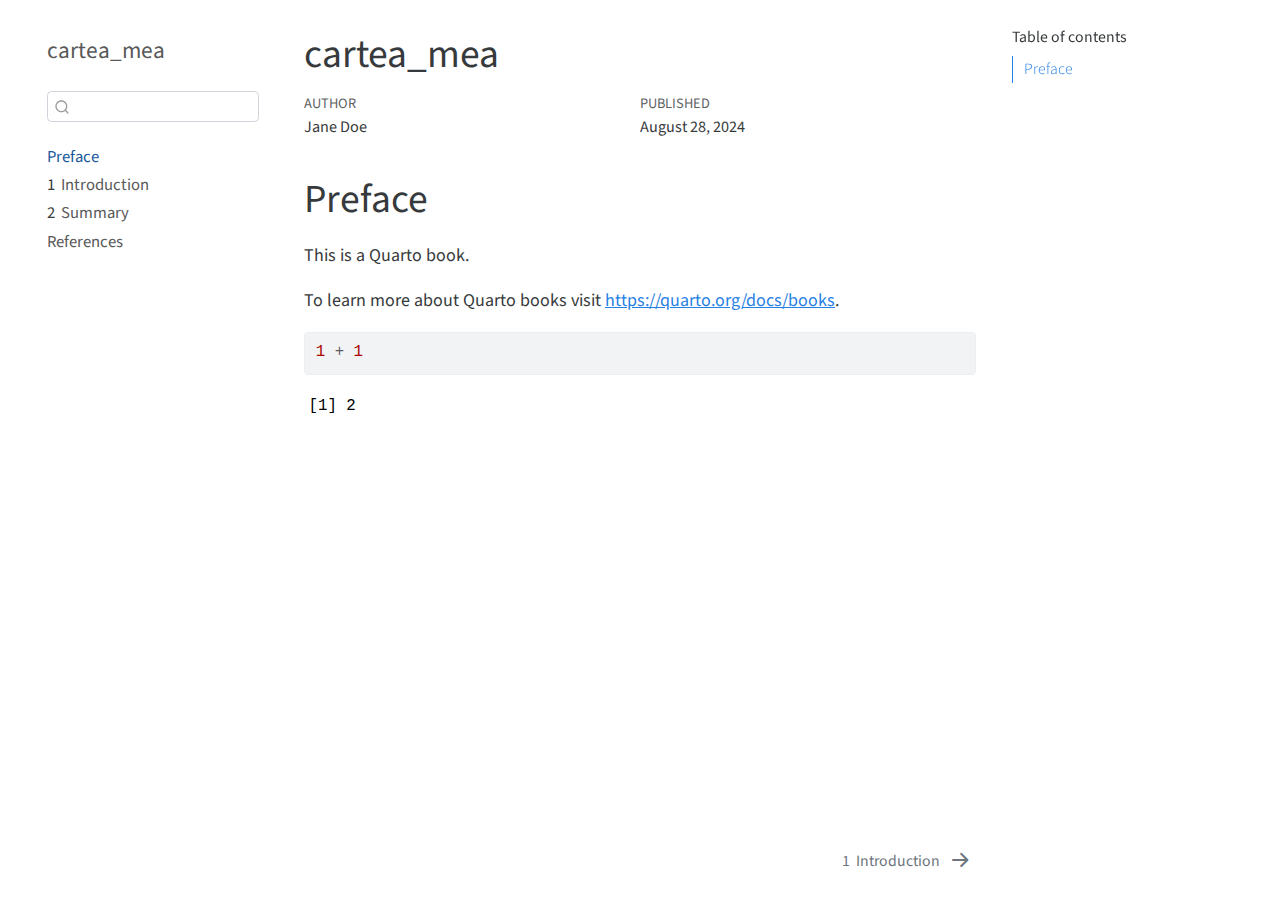
==== _book/index.html @ 248f59c9 "primul commit" ====
<!DOCTYPE html>
<html xmlns="http://www.w3.org/1999/xhtml" lang="en" xml:lang="en"><head>

<meta charset="utf-8">
<meta name="generator" content="quarto-1.2.313">

<meta name="viewport" content="width=device-width, initial-scale=1.0, user-scalable=yes">

<meta name="author" content="Jane Doe">
<meta name="dcterms.date" content="2024-08-28">

<title>cartea_mea</title>
<style>
code{white-space: pre-wrap;}
span.smallcaps{font-variant: small-caps;}
div.columns{display: flex; gap: min(4vw, 1.5em);}
div.column{flex: auto; overflow-x: auto;}
div.hanging-indent{margin-left: 1.5em; text-indent: -1.5em;}
ul.task-list{list-style: none;}
ul.task-list li input[type="checkbox"] {
  width: 0.8em;
  margin: 0 0.8em 0.2em -1.6em;
  vertical-align: middle;
}
pre > code.sourceCode { white-space: pre; position: relative; }
pre > code.sourceCode > span { display: inline-block; line-height: 1.25; }
pre > code.sourceCode > span:empty { height: 1.2em; }
.sourceCode { overflow: visible; }
code.sourceCode > span { color: inherit; text-decoration: inherit; }
div.sourceCode { margin: 1em 0; }
pre.sourceCode { margin: 0; }
@media screen {
div.sourceCode { overflow: auto; }
}
@media print {
pre > code.sourceCode { white-space: pre-wrap; }
pre > code.sourceCode > span { text-indent: -5em; padding-left: 5em; }
}
pre.numberSource code
  { counter-reset: source-line 0; }
pre.numberSource code > span
  { position: relative; left: -4em; counter-increment: source-line; }
pre.numberSource code > span > a:first-child::before
  { content: counter(source-line);
    position: relative; left: -1em; text-align: right; vertical-align: baseline;
    border: none; display: inline-block;
    -webkit-touch-callout: none; -webkit-user-select: none;
    -khtml-user-select: none; -moz-user-select: none;
    -ms-user-select: none; user-select: none;
    padding: 0 4px; width: 4em;
    color: #aaaaaa;
  }
pre.numberSource { margin-left: 3em; border-left: 1px solid #aaaaaa;  padding-left: 4px; }
div.sourceCode
  {   }
@media screen {
pre > code.sourceCode > span > a:first-child::before { text-decoration: underline; }
}
code span.al { color: #ff0000; font-weight: bold; } /* Alert */
code span.an { color: #60a0b0; font-weight: bold; font-style: italic; } /* Annotation */
code span.at { color: #7d9029; } /* Attribute */
code span.bn { color: #40a070; } /* BaseN */
code span.bu { color: #008000; } /* BuiltIn */
code span.cf { color: #007020; font-weight: bold; } /* ControlFlow */
code span.ch { color: #4070a0; } /* Char */
code span.cn { color: #880000; } /* Constant */
code span.co { color: #60a0b0; font-style: italic; } /* Comment */
code span.cv { color: #60a0b0; font-weight: bold; font-style: italic; } /* CommentVar */
code span.do { color: #ba2121; font-style: italic; } /* Documentation */
code span.dt { color: #902000; } /* DataType */
code span.dv { color: #40a070; } /* DecVal */
code span.er { color: #ff0000; font-weight: bold; } /* Error */
code span.ex { } /* Extension */
code span.fl { color: #40a070; } /* Float */
code span.fu { color: #06287e; } /* Function */
code span.im { color: #008000; font-weight: bold; } /* Import */
code span.in { color: #60a0b0; font-weight: bold; font-style: italic; } /* Information */
code span.kw { color: #007020; font-weight: bold; } /* Keyword */
code span.op { color: #666666; } /* Operator */
code span.ot { color: #007020; } /* Other */
code span.pp { color: #bc7a00; } /* Preprocessor */
code span.sc { color: #4070a0; } /* SpecialChar */
code span.ss { color: #bb6688; } /* SpecialString */
code span.st { color: #4070a0; } /* String */
code span.va { color: #19177c; } /* Variable */
code span.vs { color: #4070a0; } /* VerbatimString */
code span.wa { color: #60a0b0; font-weight: bold; font-style: italic; } /* Warning */
</style>


<script src="site_libs/quarto-nav/quarto-nav.js"></script>
<script src="site_libs/quarto-nav/headroom.min.js"></script>
<script src="site_libs/clipboard/clipboard.min.js"></script>
<script src="site_libs/quarto-search/autocomplete.umd.js"></script>
<script src="site_libs/quarto-search/fuse.min.js"></script>
<script src="site_libs/quarto-search/quarto-search.js"></script>
<meta name="quarto:offset" content="./">
<link href="./intro.html" rel="next">
<script src="site_libs/quarto-html/quarto.js"></script>
<script src="site_libs/quarto-html/popper.min.js"></script>
<script src="site_libs/quarto-html/tippy.umd.min.js"></script>
<script src="site_libs/quarto-html/anchor.min.js"></script>
<link href="site_libs/quarto-html/tippy.css" rel="stylesheet">
<link href="site_libs/quarto-html/quarto-syntax-highlighting.css" rel="stylesheet" id="quarto-text-highlighting-styles">
<script src="site_libs/bootstrap/bootstrap.min.js"></script>
<link href="site_libs/bootstrap/bootstrap-icons.css" rel="stylesheet">
<link href="site_libs/bootstrap/bootstrap.min.css" rel="stylesheet" id="quarto-bootstrap" data-mode="light">
<script id="quarto-search-options" type="application/json">{
  "location": "sidebar",
  "copy-button": false,
  "collapse-after": 3,
  "panel-placement": "start",
  "type": "textbox",
  "limit": 20,
  "language": {
    "search-no-results-text": "No results",
    "search-matching-documents-text": "matching documents",
    "search-copy-link-title": "Copy link to search",
    "search-hide-matches-text": "Hide additional matches",
    "search-more-match-text": "more match in this document",
    "search-more-matches-text": "more matches in this document",
    "search-clear-button-title": "Clear",
    "search-detached-cancel-button-title": "Cancel",
    "search-submit-button-title": "Submit"
  }
}</script>


</head>

<body class="nav-sidebar floating">

<div id="quarto-search-results"></div>
  <header id="quarto-header" class="headroom fixed-top">
  <nav class="quarto-secondary-nav" data-bs-toggle="collapse" data-bs-target="#quarto-sidebar" aria-controls="quarto-sidebar" aria-expanded="false" aria-label="Toggle sidebar navigation" onclick="if (window.quartoToggleHeadroom) { window.quartoToggleHeadroom(); }">
    <div class="container-fluid d-flex justify-content-between">
      <h1 class="quarto-secondary-nav-title">cartea_mea</h1>
      <button type="button" class="quarto-btn-toggle btn" aria-label="Show secondary navigation">
        <i class="bi bi-chevron-right"></i>
      </button>
    </div>
  </nav>
</header>
<!-- content -->
<div id="quarto-content" class="quarto-container page-columns page-rows-contents page-layout-article">
<!-- sidebar -->
  <nav id="quarto-sidebar" class="sidebar collapse sidebar-navigation floating overflow-auto">
    <div class="pt-lg-2 mt-2 text-left sidebar-header">
    <div class="sidebar-title mb-0 py-0">
      <a href="./">cartea_mea</a> 
    </div>
      </div>
      <div class="mt-2 flex-shrink-0 align-items-center">
        <div class="sidebar-search">
        <div id="quarto-search" class="" title="Search"></div>
        </div>
      </div>
    <div class="sidebar-menu-container"> 
    <ul class="list-unstyled mt-1">
        <li class="sidebar-item">
  <div class="sidebar-item-container"> 
  <a href="./index.html" class="sidebar-item-text sidebar-link active">Preface</a>
  </div>
</li>
        <li class="sidebar-item">
  <div class="sidebar-item-container"> 
  <a href="./intro.html" class="sidebar-item-text sidebar-link"><span class="chapter-number">1</span>&nbsp; <span class="chapter-title">Introduction</span></a>
  </div>
</li>
        <li class="sidebar-item">
  <div class="sidebar-item-container"> 
  <a href="./summary.html" class="sidebar-item-text sidebar-link"><span class="chapter-number">2</span>&nbsp; <span class="chapter-title">Summary</span></a>
  </div>
</li>
        <li class="sidebar-item">
  <div class="sidebar-item-container"> 
  <a href="./references.html" class="sidebar-item-text sidebar-link">References</a>
  </div>
</li>
    </ul>
    </div>
</nav>
<!-- margin-sidebar -->
    <div id="quarto-margin-sidebar" class="sidebar margin-sidebar">
        <nav id="TOC" role="doc-toc" class="toc-active">
    <h2 id="toc-title">Table of contents</h2>
   
  <ul>
  <li><a href="#preface" id="toc-preface" class="nav-link active" data-scroll-target="#preface">Preface</a></li>
  </ul>
</nav>
    </div>
<!-- main -->
<main class="content" id="quarto-document-content">

<header id="title-block-header" class="quarto-title-block default">
<div class="quarto-title">
<h1 class="title d-none d-lg-block">cartea_mea</h1>
</div>



<div class="quarto-title-meta">

    <div>
    <div class="quarto-title-meta-heading">Author</div>
    <div class="quarto-title-meta-contents">
             <p>Jane Doe </p>
          </div>
  </div>
    
    <div>
    <div class="quarto-title-meta-heading">Published</div>
    <div class="quarto-title-meta-contents">
      <p class="date">August 28, 2024</p>
    </div>
  </div>
  
    
  </div>
  

</header>

<section id="preface" class="level1 unnumbered">
<h1 class="unnumbered">Preface</h1>
<p>This is a Quarto book.</p>
<p>To learn more about Quarto books visit <a href="https://quarto.org/docs/books" class="uri">https://quarto.org/docs/books</a>.</p>
<div class="cell">
<div class="sourceCode cell-code" id="cb1"><pre class="sourceCode r code-with-copy"><code class="sourceCode r"><span id="cb1-1"><a href="#cb1-1" aria-hidden="true" tabindex="-1"></a><span class="dv">1</span> <span class="sc">+</span> <span class="dv">1</span></span></code><button title="Copy to Clipboard" class="code-copy-button"><i class="bi"></i></button></pre></div>
<div class="cell-output cell-output-stdout">
<pre><code>[1] 2</code></pre>
</div>
</div>


</section>

</main> <!-- /main -->
<script id="quarto-html-after-body" type="application/javascript">
window.document.addEventListener("DOMContentLoaded", function (event) {
  const toggleBodyColorMode = (bsSheetEl) => {
    const mode = bsSheetEl.getAttribute("data-mode");
    const bodyEl = window.document.querySelector("body");
    if (mode === "dark") {
      bodyEl.classList.add("quarto-dark");
      bodyEl.classList.remove("quarto-light");
    } else {
      bodyEl.classList.add("quarto-light");
      bodyEl.classList.remove("quarto-dark");
    }
  }
  const toggleBodyColorPrimary = () => {
    const bsSheetEl = window.document.querySelector("link#quarto-bootstrap");
    if (bsSheetEl) {
      toggleBodyColorMode(bsSheetEl);
    }
  }
  toggleBodyColorPrimary();  
  const icon = "";
  const anchorJS = new window.AnchorJS();
  anchorJS.options = {
    placement: 'right',
    icon: icon
  };
  anchorJS.add('.anchored');
  const clipboard = new window.ClipboardJS('.code-copy-button', {
    target: function(trigger) {
      return trigger.previousElementSibling;
    }
  });
  clipboard.on('success', function(e) {
    // button target
    const button = e.trigger;
    // don't keep focus
    button.blur();
    // flash "checked"
    button.classList.add('code-copy-button-checked');
    var currentTitle = button.getAttribute("title");
    button.setAttribute("title", "Copied!");
    let tooltip;
    if (window.bootstrap) {
      button.setAttribute("data-bs-toggle", "tooltip");
      button.setAttribute("data-bs-placement", "left");
      button.setAttribute("data-bs-title", "Copied!");
      tooltip = new bootstrap.Tooltip(button, 
        { trigger: "manual", 
          customClass: "code-copy-button-tooltip",
          offset: [0, -8]});
      tooltip.show();    
    }
    setTimeout(function() {
      if (tooltip) {
        tooltip.hide();
        button.removeAttribute("data-bs-title");
        button.removeAttribute("data-bs-toggle");
        button.removeAttribute("data-bs-placement");
      }
      button.setAttribute("title", currentTitle);
      button.classList.remove('code-copy-button-checked');
    }, 1000);
    // clear code selection
    e.clearSelection();
  });
  function tippyHover(el, contentFn) {
    const config = {
      allowHTML: true,
      content: contentFn,
      maxWidth: 500,
      delay: 100,
      arrow: false,
      appendTo: function(el) {
          return el.parentElement;
      },
      interactive: true,
      interactiveBorder: 10,
      theme: 'quarto',
      placement: 'bottom-start'
    };
    window.tippy(el, config); 
  }
  const noterefs = window.document.querySelectorAll('a[role="doc-noteref"]');
  for (var i=0; i<noterefs.length; i++) {
    const ref = noterefs[i];
    tippyHover(ref, function() {
      // use id or data attribute instead here
      let href = ref.getAttribute('data-footnote-href') || ref.getAttribute('href');
      try { href = new URL(href).hash; } catch {}
      const id = href.replace(/^#\/?/, "");
      const note = window.document.getElementById(id);
      return note.innerHTML;
    });
  }
  const findCites = (el) => {
    const parentEl = el.parentElement;
    if (parentEl) {
      const cites = parentEl.dataset.cites;
      if (cites) {
        return {
          el,
          cites: cites.split(' ')
        };
      } else {
        return findCites(el.parentElement)
      }
    } else {
      return undefined;
    }
  };
  var bibliorefs = window.document.querySelectorAll('a[role="doc-biblioref"]');
  for (var i=0; i<bibliorefs.length; i++) {
    const ref = bibliorefs[i];
    const citeInfo = findCites(ref);
    if (citeInfo) {
      tippyHover(citeInfo.el, function() {
        var popup = window.document.createElement('div');
        citeInfo.cites.forEach(function(cite) {
          var citeDiv = window.document.createElement('div');
          citeDiv.classList.add('hanging-indent');
          citeDiv.classList.add('csl-entry');
          var biblioDiv = window.document.getElementById('ref-' + cite);
          if (biblioDiv) {
            citeDiv.innerHTML = biblioDiv.innerHTML;
          }
          popup.appendChild(citeDiv);
        });
        return popup.innerHTML;
      });
    }
  }
});
</script>
<nav class="page-navigation">
  <div class="nav-page nav-page-previous">
  </div>
  <div class="nav-page nav-page-next">
      <a href="./intro.html" class="pagination-link">
        <span class="nav-page-text"><span class="chapter-number">1</span>&nbsp; <span class="chapter-title">Introduction</span></span> <i class="bi bi-arrow-right-short"></i>
      </a>
  </div>
</nav>
</div> <!-- /content -->



</body></html>
---- _book/site_libs/quarto-html/tippy.css ----
.tippy-box[data-animation=fade][data-state=hidden]{opacity:0}[data-tippy-root]{max-width:calc(100vw - 10px)}.tippy-box{position:relative;background-color:#333;color:#fff;border-radius:4px;font-size:14px;line-height:1.4;white-space:normal;outline:0;transition-property:transform,visibility,opacity}.tippy-box[data-placement^=top]>.tippy-arrow{bottom:0}.tippy-box[data-placement^=top]>.tippy-arrow:before{bottom:-7px;left:0;border-width:8px 8px 0;border-top-color:initial;transform-origin:center top}.tippy-box[data-placement^=bottom]>.tippy-arrow{top:0}.tippy-box[data-placement^=bottom]>.tippy-arrow:before{top:-7px;left:0;border-width:0 8px 8px;border-bottom-color:initial;transform-origin:center bottom}.tippy-box[data-placement^=left]>.tippy-arrow{right:0}.tippy-box[data-placement^=left]>.tippy-arrow:before{border-width:8px 0 8px 8px;border-left-color:initial;right:-7px;transform-origin:center left}.tippy-box[data-placement^=right]>.tippy-arrow{left:0}.tippy-box[data-placement^=right]>.tippy-arrow:before{left:-7px;border-width:8px 8px 8px 0;border-right-color:initial;transform-origin:center right}.tippy-box[data-inertia][data-state=visible]{transition-timing-function:cubic-bezier(.54,1.5,.38,1.11)}.tippy-arrow{width:16px;height:16px;color:#333}.tippy-arrow:before{content:"";position:absolute;border-color:transparent;border-style:solid}.tippy-content{position:relative;padding:5px 9px;z-index:1}
---- _book/site_libs/quarto-html/quarto-syntax-highlighting.css ----
/* quarto syntax highlight colors */
:root {
  --quarto-hl-ot-color: #003B4F;
  --quarto-hl-at-color: #657422;
  --quarto-hl-ss-color: #20794D;
  --quarto-hl-an-color: #5E5E5E;
  --quarto-hl-fu-color: #4758AB;
  --quarto-hl-st-color: #20794D;
  --quarto-hl-cf-color: #003B4F;
  --quarto-hl-op-color: #5E5E5E;
  --quarto-hl-er-color: #AD0000;
  --quarto-hl-bn-color: #AD0000;
  --quarto-hl-al-color: #AD0000;
  --quarto-hl-va-color: #111111;
  --quarto-hl-bu-color: inherit;
  --quarto-hl-ex-color: inherit;
  --quarto-hl-pp-color: #AD0000;
  --quarto-hl-in-color: #5E5E5E;
  --quarto-hl-vs-color: #20794D;
  --quarto-hl-wa-color: #5E5E5E;
  --quarto-hl-do-color: #5E5E5E;
  --quarto-hl-im-color: #00769E;
  --quarto-hl-ch-color: #20794D;
  --quarto-hl-dt-color: #AD0000;
  --quarto-hl-fl-color: #AD0000;
  --quarto-hl-co-color: #5E5E5E;
  --quarto-hl-cv-color: #5E5E5E;
  --quarto-hl-cn-color: #8f5902;
  --quarto-hl-sc-color: #5E5E5E;
  --quarto-hl-dv-color: #AD0000;
  --quarto-hl-kw-color: #003B4F;
}

/* other quarto variables */
:root {
  --quarto-font-monospace: SFMono-Regular, Menlo, Monaco, Consolas, "Liberation Mono", "Courier New", monospace;
}

pre > code.sourceCode > span {
  color: #003B4F;
}

code span {
  color: #003B4F;
}

code.sourceCode > span {
  color: #003B4F;
}

div.sourceCode,
div.sourceCode pre.sourceCode {
  color: #003B4F;
}

code span.ot {
  color: #003B4F;
}

code span.at {
  color: #657422;
}

code span.ss {
  color: #20794D;
}

code span.an {
  color: #5E5E5E;
}

code span.fu {
  color: #4758AB;
}

code span.st {
  color: #20794D;
}

code span.cf {
  color: #003B4F;
}

code span.op {
  color: #5E5E5E;
}

code span.er {
  color: #AD0000;
}

code span.bn {
  color: #AD0000;
}

code span.al {
  color: #AD0000;
}

code span.va {
  color: #111111;
}

code span.pp {
  color: #AD0000;
}

code span.in {
  color: #5E5E5E;
}

code span.vs {
  color: #20794D;
}

code span.wa {
  color: #5E5E5E;
  font-style: italic;
}

code span.do {
  color: #5E5E5E;
  font-style: italic;
}

code span.im {
  color: #00769E;
}

code span.ch {
  color: #20794D;
}

code span.dt {
  color: #AD0000;
}

code span.fl {
  color: #AD0000;
}

code span.co {
  color: #5E5E5E;
}

code span.cv {
  color: #5E5E5E;
  font-style: italic;
}

code span.cn {
  color: #8f5902;
}

code span.sc {
  color: #5E5E5E;
}

code span.dv {
  color: #AD0000;
}

code span.kw {
  color: #003B4F;
}

.prevent-inlining {
  content: "</";
}

/*# sourceMappingURL=debc5d5d77c3f9108843748ff7464032.css.map */
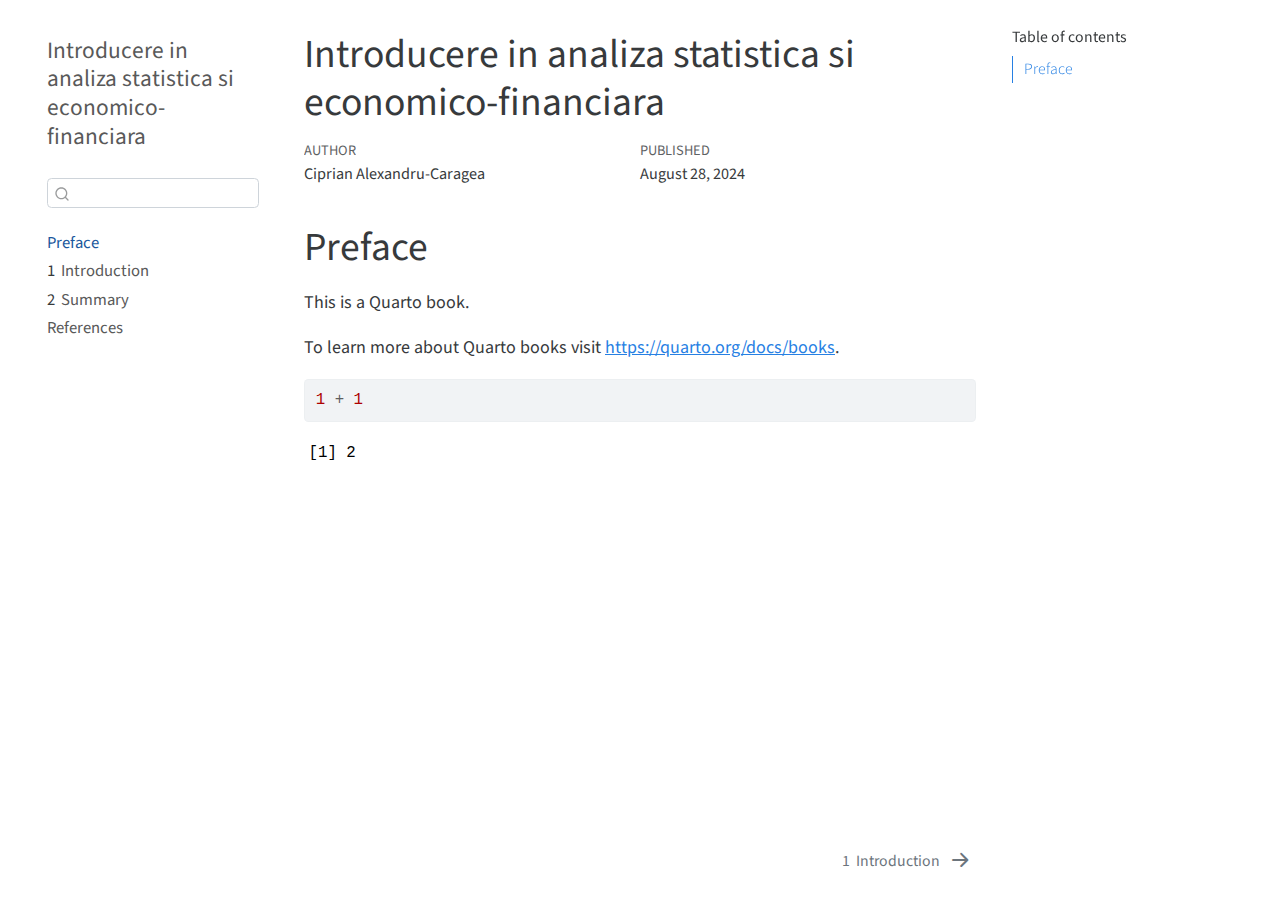
==== commit 66d32c84: "update 2" ====
--- a/_book/index.html
+++ b/_book/index.html
@@ -6,10 +6,10 @@
 
 <meta name="viewport" content="width=device-width, initial-scale=1.0, user-scalable=yes">
 
-<meta name="author" content="Jane Doe">
+<meta name="author" content="Ciprian Alexandru-Caragea">
 <meta name="dcterms.date" content="2024-08-28">
 
-<title>cartea_mea</title>
+<title>Introducere in analiza statistica si economico-financiara</title>
 <style>
 code{white-space: pre-wrap;}
 span.smallcaps{font-variant: small-caps;}
@@ -134,7 +134,7 @@
   <header id="quarto-header" class="headroom fixed-top">
   <nav class="quarto-secondary-nav" data-bs-toggle="collapse" data-bs-target="#quarto-sidebar" aria-controls="quarto-sidebar" aria-expanded="false" aria-label="Toggle sidebar navigation" onclick="if (window.quartoToggleHeadroom) { window.quartoToggleHeadroom(); }">
     <div class="container-fluid d-flex justify-content-between">
-      <h1 class="quarto-secondary-nav-title">cartea_mea</h1>
+      <h1 class="quarto-secondary-nav-title">Introducere in analiza statistica si economico-financiara</h1>
       <button type="button" class="quarto-btn-toggle btn" aria-label="Show secondary navigation">
         <i class="bi bi-chevron-right"></i>
       </button>
@@ -147,7 +147,7 @@
   <nav id="quarto-sidebar" class="sidebar collapse sidebar-navigation floating overflow-auto">
     <div class="pt-lg-2 mt-2 text-left sidebar-header">
     <div class="sidebar-title mb-0 py-0">
-      <a href="./">cartea_mea</a> 
+      <a href="./">Introducere in analiza statistica si economico-financiara</a> 
     </div>
       </div>
       <div class="mt-2 flex-shrink-0 align-items-center">
@@ -195,7 +195,7 @@
 
 <header id="title-block-header" class="quarto-title-block default">
 <div class="quarto-title">
-<h1 class="title d-none d-lg-block">cartea_mea</h1>
+<h1 class="title d-none d-lg-block">Introducere in analiza statistica si economico-financiara</h1>
 </div>
 
 
@@ -205,7 +205,7 @@
     <div>
     <div class="quarto-title-meta-heading">Author</div>
     <div class="quarto-title-meta-contents">
-             <p>Jane Doe </p>
+             <p>Ciprian Alexandru-Caragea </p>
           </div>
   </div>
     
